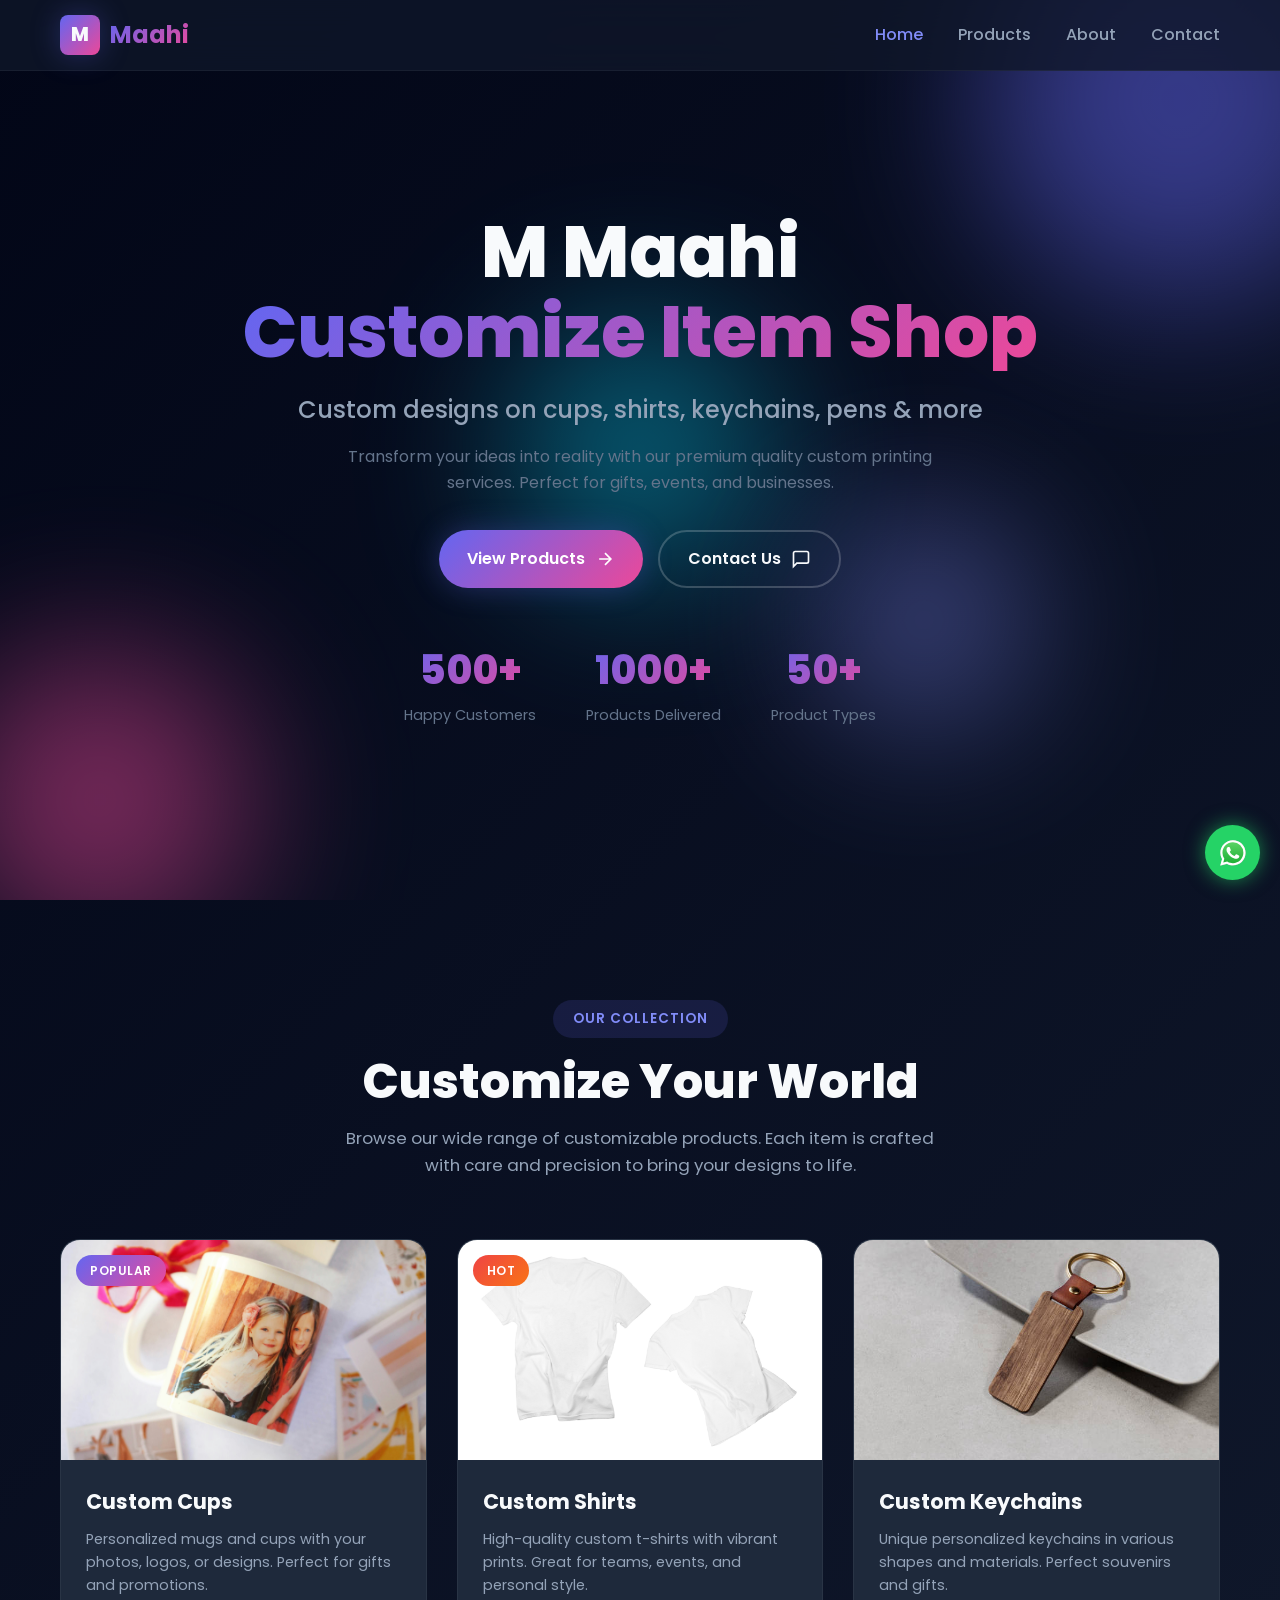
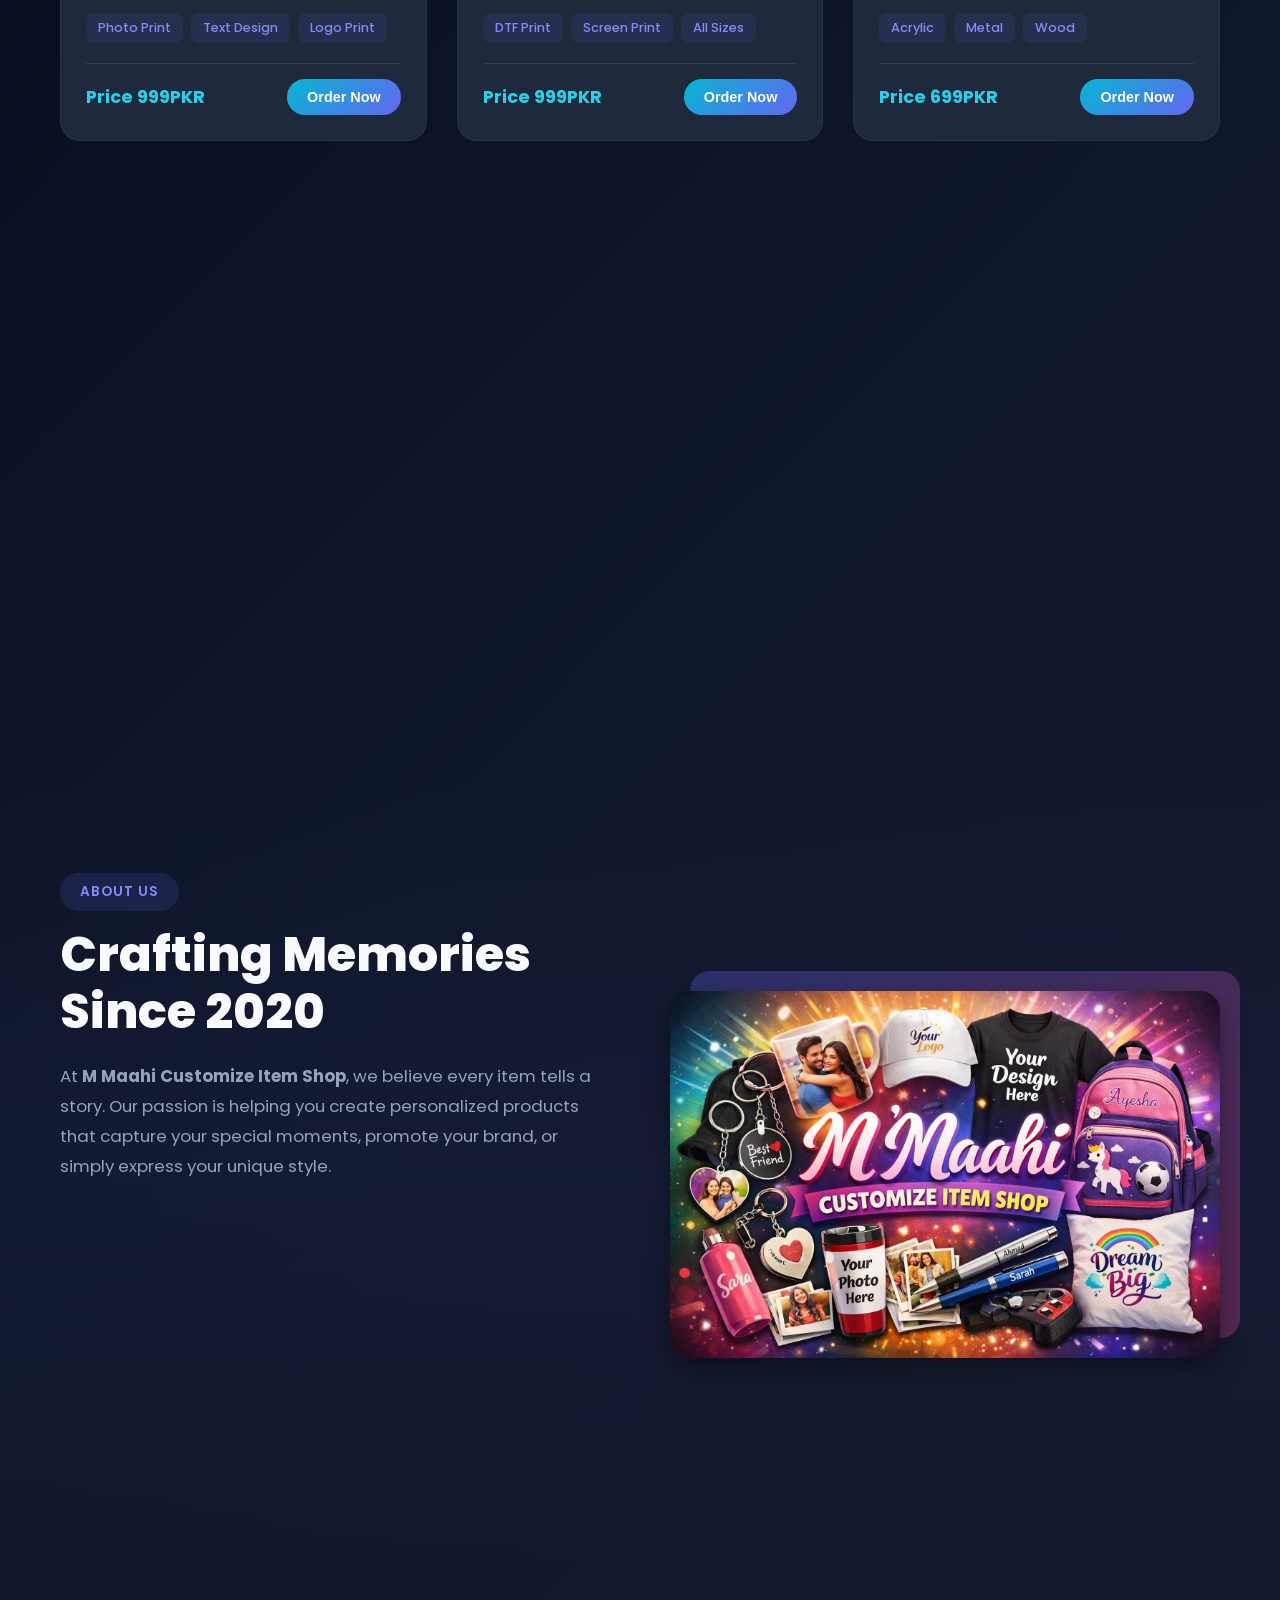
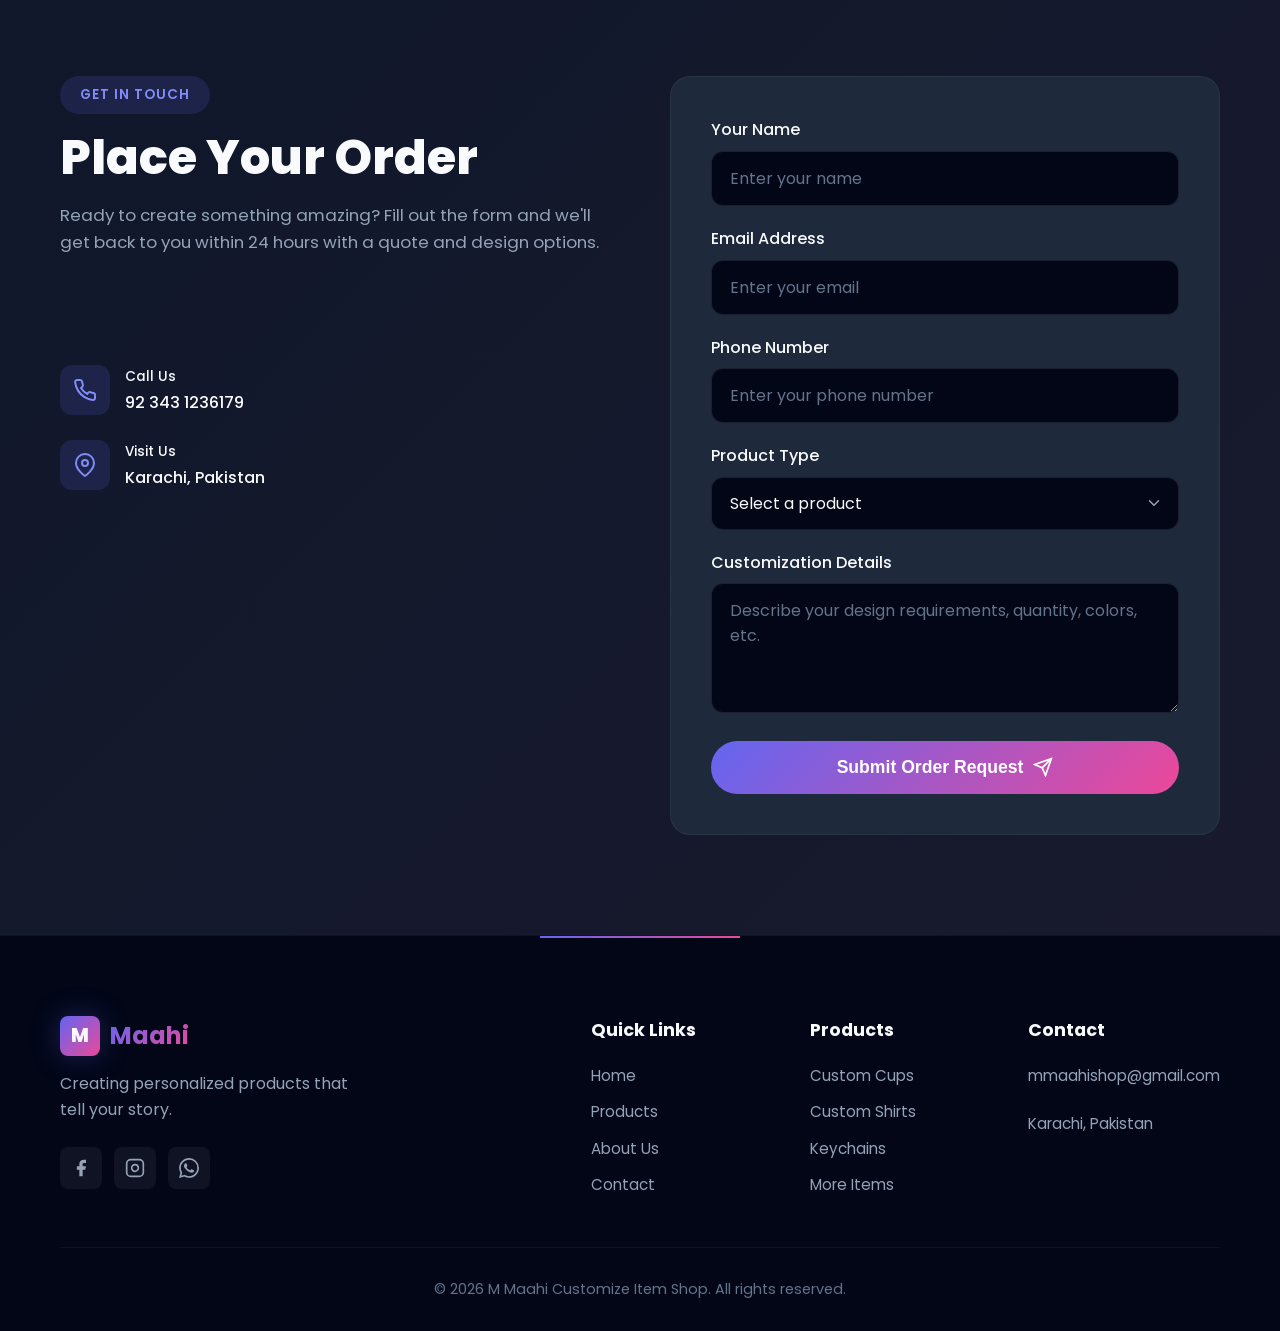
==== index.html @ 82fe6f50 "mahi cosmatics" ====
<!DOCTYPE html>
<html lang="en">
<head>
  <meta charset="UTF-8">
  <meta name="viewport" content="width=device-width, initial-scale=1.0">
  <title>M Maahi Customize Item Shop | Custom Printing Services</title>
  <meta name="description" content="Custom designs on cups, shirts, keychains, pens & more. Quality printing with fast delivery.">
  <link rel="stylesheet" href="assets/css/style.css">
  <link rel="preconnect" href="https://fonts.googleapis.com">
  <link rel="preconnect" href="https://fonts.gstatic.com" crossorigin>
  <link href="https://fonts.googleapis.com/css2?family=Poppins:wght@300;400;500;600;700;800&display=swap" rel="stylesheet">
</head>
<body>
  <!-- Navigation -->
  <nav class="navbar">
    <div class="nav-container">
      <a href="#" class="logo">
        <span class="logo-icon">M</span>
        <span class="logo-text">Maahi</span>
      </a>
      <button class="mobile-menu-btn" aria-label="Toggle menu">
        <span></span>
        <span></span>
        <span></span>
      </button>
      <ul class="nav-links">
        <li><a href="#home">Home</a></li>
        <li><a href="#products">Products</a></li>
        <li><a href="#about">About</a></li>
        <li><a href="#contact">Contact</a></li>
      </ul>
    </div>
  </nav>

  <!-- Hero Section -->
  <section id="home" class="hero">
    <div class="hero-bg">
      <div class="floating-shape shape-1"></div>
      <div class="floating-shape shape-2"></div>
      <div class="floating-shape shape-3"></div>
      <div class="floating-shape shape-4"></div>
    </div>
    <div class="hero-content">
      <h1 class="hero-title">
        <span class="title-line">M Maahi</span>
        <span class="title-line highlight">Customize Item Shop</span>
      </h1>
      <p class="hero-subtitle">Custom designs on cups, shirts, keychains, pens & more</p>
      <p class="hero-description">Transform your ideas into reality with our premium quality custom printing services. Perfect for gifts, events, and businesses.</p>
      <div class="hero-buttons">
        <a href="#products" class="btn btn-primary">
          <span>View Products</span>
          <svg width="20" height="20" viewBox="0 0 24 24" fill="none" stroke="currentColor" stroke-width="2">
            <path d="M5 12h14M12 5l7 7-7 7"/>
          </svg>
        </a>
        <a href="https://wa.me/923431236179" target="_blank" class="btn btn-secondary">
          <span>Contact Us</span>
          <svg width="20" height="20" viewBox="0 0 24 24" fill="none" stroke="currentColor" stroke-width="2">
            <path d="M21 15a2 2 0 0 1-2 2H7l-4 4V5a2 2 0 0 1 2-2h14a2 2 0 0 1 2 2z"/>
          </svg>
        </a>
      </div>
      <div class="hero-stats">
        <div class="stat">
          <span class="stat-number">500+</span>
          <span class="stat-label">Happy Customers</span>
        </div>
        <div class="stat">
          <span class="stat-number">1000+</span>
          <span class="stat-label">Products Delivered</span>
        </div>
        <div class="stat">
          <span class="stat-number">50+</span>
          <span class="stat-label">Product Types</span>
        </div>
      </div>
    </div>
  </section>

  <!-- Products Section -->
  <section id="products" class="products">
    <div class="container">
      <div class="section-header">
        <span class="section-tag">Our Collection</span>
        <h2 class="section-title">Customize Your World</h2>
        <p class="section-description">Browse our wide range of customizable products. Each item is crafted with care and precision to bring your designs to life.</p>
      </div>
      <div class="products-grid">
        <!-- Product 1: Cups -->
        <div class="product-card" data-category="cups">
          <div class="product-image">
            <img src="assets/images/cup.jpg" alt="Custom Printed Cups">
            <div class="product-badge">Popular</div>
            <div class="product-overlay">
              <button class="quick-view-btn" data-product="cups">Quick View</button>
            </div>
          </div>
          <div class="product-content">
            <h3 class="product-title">Custom Cups</h3>
            <p class="product-description">Personalized mugs and cups with your photos, logos, or designs. Perfect for gifts and promotions.</p>
            <div class="product-features">
              <span class="feature">Photo Print</span>
              <span class="feature">Text Design</span>
              <span class="feature">Logo Print</span>
            </div>
            <div class="product-footer">
              <span class="product-price">Price 999PKR</span>
              <a href="https://wa.me/923431236179" target="_blank"><button class="btn btn-order" data-product="Custom Cups">Order Now</button></a>
            </div>
          </div>
        </div>

        <!-- Product 2: Shirts -->
        <div class="product-card" data-category="shirts">
          <div class="product-image">
            <img src="assets/images/shirts.jpg" alt="Custom Printed Shirts">
            <div class="product-badge hot">Hot</div>
            <div class="product-overlay">
              <button class="quick-view-btn" data-product="shirts">Quick View</button>
            </div>
          </div>
          <div class="product-content">
            <h3 class="product-title">Custom Shirts</h3>
            <p class="product-description">High-quality custom t-shirts with vibrant prints. Great for teams, events, and personal style.</p>
            <div class="product-features">
              <span class="feature">DTF Print</span>
              <span class="feature">Screen Print</span>
              <span class="feature">All Sizes</span>
            </div>
            <div class="product-footer">
              <span class="product-price">Price 999PKR</span>
              <a href="https://wa.me/923431236179" target="_blank"><button class="btn btn-order" data-product="Custom Shirts">Order Now</button></a>
            </div>
          </div>
        </div>

        <!-- Product 3: Keychains -->
        <div class="product-card" data-category="keychains">
          <div class="product-image">
            <img src="assets/images/keychain.jpg" alt="Custom Keychains">
            <div class="product-overlay">
              <button class="quick-view-btn" data-product="keychains">Quick View</button>
            </div>
          </div>
          <div class="product-content">
            <h3 class="product-title">Custom Keychains</h3>
            <p class="product-description">Unique personalized keychains in various shapes and materials. Perfect souvenirs and gifts.</p>
            <div class="product-features">
              <span class="feature">Acrylic</span>
              <span class="feature">Metal</span>
              <span class="feature">Wood</span>
            </div>
            <div class="product-footer">
              <span class="product-price">Price 699PKR</span>
              <a href="https://wa.me/923431236179" target="_blank"><button class="btn btn-order" data-product="Custom Keychains">Order Now</button></a>
            </div>
          </div>
        </div>

        <!-- Product 4: Pens -->
        <div class="product-card" data-category="pens">
          <div class="product-image">
            <img src="assets/images/pen.png" alt="Custom Printed Pens">
            <div class="product-badge new">New</div>
            <div class="product-overlay">
              <button class="quick-view-btn" data-product="pens">Quick View</button>
            </div>
          </div>
          <div class="product-content">
            <h3 class="product-title">Custom Pens</h3>
            <p class="product-description">Branded pens with your logo or message. Ideal for corporate gifts and promotional events.</p>
            <div class="product-features">
              <span class="feature">Laser Engraved</span>
              <span class="feature">Print</span>
              <span class="feature">Bulk Orders</span>
            </div>
            <div class="product-footer">
              <span class="product-price">Price 699PKR</span>
              <a href="https://wa.me/923431236179" target="_blank"><button class="btn btn-order" data-product="Custom Pens">Order Now</button></a>
            </div>
          </div>
        </div>

        <!-- Product 5: School Bags -->
        <div class="product-card" data-category="bags">
          <div class="product-image">
            <img src="assets/images/bag.jpeg" alt="Custom School Bags">
            <div class="product-overlay">
              <button class="quick-view-btn" data-product="bags">Quick View</button>
            </div>
          </div>
          <div class="product-content">
            <h3 class="product-title">Custom School Bags</h3>
            <p class="product-description">Personalized school bags with names, photos, or fun designs. Durable and stylish.</p>
            <div class="product-features">
              <span class="feature">Name Print</span>
              <span class="feature">Photo Print</span>
              <span class="feature">Durable</span>
            </div>
            <div class="product-footer">
              <span class="product-price">Price 999PKR</span>
              <a href="https://wa.me/923431236179" target="_blank"><button class="btn btn-order" data-product="Custom School Bags">Order Now</button></a>
            </div>
          </div>
        </div>

        <!-- Product 6: More Items -->
        <div class="product-card more-items" data-category="more">
          <div class="product-image">
            <img src="assets/images/store.png" alt="More Custom Items">
            <div class="product-overlay">
              <button class="quick-view-btn" data-product="more">Quick View</button>
            </div>
          </div>
          <div class="product-content">
            <h3 class="product-title">More Items</h3>
            <p class="product-description">Notebooks, caps, photo frames, cushions, and much more. If you can imagine it, we can print it!</p>
            <div class="product-features">
              <span class="feature">Notebooks</span>
              <span class="feature">Caps</span>
              <span class="feature">Frames</span>
            </div>
            <div class="product-footer">
              <span class="product-price">Contact for Price</span>
              <a href="https://wa.me/923431236179" target="_blank"><button class="btn btn-order" data-product="More Items">Order Now</button></a>
            </div>
          </div>
        </div>
      </div>
    </div>
  </section>

  <!-- About Section -->
  <section id="about" class="about">
    <div class="container">
      <div class="about-content">
        <div class="about-text">
          <span class="section-tag">About Us</span>
          <h2 class="section-title">Crafting Memories Since 2020</h2>
          <p class="about-description">
            At <strong>M Maahi Customize Item Shop</strong>, we believe every item tells a story. Our passion is helping you create personalized products that capture your special moments, promote your brand, or simply express your unique style.
          </p>
          <div class="about-features">
            <div class="about-feature">
              <div class="feature-icon">
                <svg width="24" height="24" viewBox="0 0 24 24" fill="none" stroke="currentColor" stroke-width="2">
                  <path d="M12 22s8-4 8-10V5l-8-3-8 3v7c0 6 8 10 8 10z"/>
                </svg>
              </div>
              <div class="feature-text">
                <h4>Premium Quality</h4>
                <p>We use only the finest materials and printing techniques for lasting results.</p>
              </div>
            </div>
            <div class="about-feature">
              <div class="feature-icon">
                <svg width="24" height="24" viewBox="0 0 24 24" fill="none" stroke="currentColor" stroke-width="2">
                  <circle cx="12" cy="12" r="10"/>
                  <polyline points="12 6 12 12 16 14"/>
                </svg>
              </div>
              <div class="feature-text">
                <h4>Fast Delivery</h4>
                <p>Quick turnaround times to meet your deadlines without compromising quality.</p>
              </div>
            </div>
            <div class="about-feature">
              <div class="feature-icon">
                <svg width="24" height="24" viewBox="0 0 24 24" fill="none" stroke="currentColor" stroke-width="2">
                  <path d="M20.84 4.61a5.5 5.5 0 0 0-7.78 0L12 5.67l-1.06-1.06a5.5 5.5 0 0 0-7.78 7.78l1.06 1.06L12 21.23l7.78-7.78 1.06-1.06a5.5 5.5 0 0 0 0-7.78z"/>
                </svg>
              </div>
              <div class="feature-text">
                <h4>Made with Love</h4>
                <p>Every product is crafted with attention to detail and genuine care.</p>
              </div>
            </div>
          </div>
        </div>
        <div class="about-image">
          <div class="image-wrapper">
            <div class="image-decoration"></div>
            <img src="assets/images/store.png" alt="M Maahi Workshop">
          </div>
        </div>
      </div>
    </div>
  </section>

  <!-- Contact Section -->
  <section id="contact" class="contact">
    <div class="container">
      <div class="contact-wrapper">
        <div class="contact-info">
          <span class="section-tag">Get In Touch</span>
          <h2 class="section-title">Place Your Order</h2>
          <p class="contact-description">Ready to create something amazing? Fill out the form and we'll get back to you within 24 hours with a quote and design options.</p>
          <div class="contact-details">
            <div class="contact-item">
              <div class="contact-icon">
                <svg width="24" height="24" viewBox="0 0 24 24" fill="none" stroke="currentColor" stroke-width="2">
                  <path d="M4 4h16c1.1 0 2 .9 2 2v12c0 1.1-.9 2-2 2H4c-1.1 0-2-.9-2-2V6c0-1.1.9-2 2-2z"/>
                  <polyline points="22,6 12,13 2,6"/>
                </svg>
              </div>
              <div class="contact-text">
                <span class="contact-label">Email Us</span>
                <a href="mailto:122fahadtufail@gmail.com">mmaahishop@gmail.com</a>
              </div>
            </div>
            <div class="contact-item">
              <div class="contact-icon">
                <svg width="24" height="24" viewBox="0 0 24 24" fill="none" stroke="currentColor" stroke-width="2">
                  <path d="M22 16.92v3a2 2 0 0 1-2.18 2 19.79 19.79 0 0 1-8.63-3.07 19.5 19.5 0 0 1-6-6 19.79 19.79 0 0 1-3.07-8.67A2 2 0 0 1 4.11 2h3a2 2 0 0 1 2 1.72 12.84 12.84 0 0 0 .7 2.81 2 2 0 0 1-.45 2.11L8.09 9.91a16 16 0 0 0 6 6l1.27-1.27a2 2 0 0 1 2.11-.45 12.84 12.84 0 0 0 2.81.7A2 2 0 0 1 22 16.92z"/>
                </svg>
              </div>
              <div class="contact-text">
                <span class="contact-label">Call Us</span>
                <a href="tel:+923431236179">92 343 1236179</a>
              </div>
            </div>
            <div class="contact-item">
              <div class="contact-icon">
                <svg width="24" height="24" viewBox="0 0 24 24" fill="none" stroke="currentColor" stroke-width="2">
                  <path d="M21 10c0 7-9 13-9 13s-9-6-9-13a9 9 0 0 1 18 0z"/>
                  <circle cx="12" cy="10" r="3"/>
                </svg>
              </div>
              <div class="contact-text">
                <span class="contact-label">Visit Us</span>
                <span>Karachi, Pakistan</span>
              </div>
            </div>
          </div>
        </div>
        <div class="contact-form-wrapper">
          <form id="orderForm" class="contact-form">
            <div class="form-group">
              <label for="name">Your Name</label>
              <input type="text" id="name" name="name" placeholder="Enter your name" required>
            </div>
            <div class="form-group">
              <label for="email">Email Address</label>
              <input type="email" id="email" name="email" placeholder="Enter your email" required>
            </div>
            <div class="form-group">
              <label for="phone">Phone Number</label>
              <input type="tel" id="phone" name="phone" placeholder="Enter your phone number">
            </div>
            <div class="form-group">
              <label for="product">Product Type</label>
              <select id="product" name="product" required>
                <option value="">Select a product</option>
                <option value="cups">Custom Cups</option>
                <option value="shirts">Custom Shirts</option>
                <option value="keychains">Custom Keychains</option>
                <option value="pens">Custom Pens</option>
                <option value="bags">Custom School Bags</option>
                <option value="other">Other</option>
              </select>
            </div>
            <div class="form-group">
              <label for="details">Customization Details</label>
              <textarea id="details" name="details" rows="4" placeholder="Describe your design requirements, quantity, colors, etc." required></textarea>
            </div>
            <button type="submit" class="btn btn-submit">
              <span>Submit Order Request</span>
              <svg width="20" height="20" viewBox="0 0 24 24" fill="none" stroke="currentColor" stroke-width="2">
                <line x1="22" y1="2" x2="11" y2="13"/>
                <polygon points="22 2 15 22 11 13 2 9 22 2"/>
              </svg>
            </button>
          </form>
        </div>
      </div>
    </div>
  </section>

  <!-- Footer -->
  <footer class="footer">
    <div class="container">
      <div class="footer-content">
        <div class="footer-brand">
          <a href="#" class="footer-logo">
            <span class="logo-icon">M</span>
            <span class="logo-text">Maahi</span>
          </a>
          <p class="footer-tagline">Creating personalized products that tell your story.</p>
          <div class="social-links">
            <a href="#" class="social-link" aria-label="Facebook">
              <svg width="20" height="20" viewBox="0 0 24 24" fill="currentColor">
                <path d="M18 2h-3a5 5 0 0 0-5 5v3H7v4h3v8h4v-8h3l1-4h-4V7a1 1 0 0 1 1-1h3z"/>
              </svg>
            </a>
            <a href="#" class="social-link" aria-label="Instagram">
              <svg width="20" height="20" viewBox="0 0 24 24" fill="none" stroke="currentColor" stroke-width="2">
                <rect x="2" y="2" width="20" height="20" rx="5" ry="5"/>
                <path d="M16 11.37A4 4 0 1 1 12.63 8 4 4 0 0 1 16 11.37z"/>
                <line x1="17.5" y1="6.5" x2="17.51" y2="6.5"/>
              </svg>
            </a>
            <a href="https://wa.me/923431236179" target="_blank" class="social-link" aria-label="WhatsApp">
              <svg width="20" height="20" viewBox="0 0 24 24" fill="currentColor">
                <path d="M17.472 14.382c-.297-.149-1.758-.867-2.03-.967-.273-.099-.471-.148-.67.15-.197.297-.767.966-.94 1.164-.173.199-.347.223-.644.075-.297-.15-1.255-.463-2.39-1.475-.883-.788-1.48-1.761-1.653-2.059-.173-.297-.018-.458.13-.606.134-.133.298-.347.446-.52.149-.174.198-.298.298-.497.099-.198.05-.371-.025-.52-.075-.149-.669-1.612-.916-2.207-.242-.579-.487-.5-.669-.51-.173-.008-.371-.01-.57-.01-.198 0-.52.074-.792.372-.272.297-1.04 1.016-1.04 2.479 0 1.462 1.065 2.875 1.213 3.074.149.198 2.096 3.2 5.077 4.487.709.306 1.262.489 1.694.625.712.227 1.36.195 1.871.118.571-.085 1.758-.719 2.006-1.413.248-.694.248-1.289.173-1.413-.074-.124-.272-.198-.57-.347m-5.421 7.403h-.004a9.87 9.87 0 01-5.031-1.378l-.361-.214-3.741.982.998-3.648-.235-.374a9.86 9.86 0 01-1.51-5.26c.001-5.45 4.436-9.884 9.888-9.884 2.64 0 5.122 1.03 6.988 2.898a9.825 9.825 0 012.893 6.994c-.003 5.45-4.437 9.884-9.885 9.884m8.413-18.297A11.815 11.815 0 0012.05 0C5.495 0 .16 5.335.157 11.892c0 2.096.547 4.142 1.588 5.945L.057 24l6.305-1.654a11.882 11.882 0 005.683 1.448h.005c6.554 0 11.89-5.335 11.893-11.893a11.821 11.821 0 00-3.48-8.413z"/>
              </svg>
            </a>
          </div>
        </div>
        <div class="footer-links">
          <div class="footer-column">
            <h4>Quick Links</h4>
            <ul>
              <li><a href="#home">Home</a></li>
              <li><a href="#products">Products</a></li>
              <li><a href="#about">About Us</a></li>
              <li><a href="#contact">Contact</a></li>
            </ul>
          </div>
          <div class="footer-column">
            <h4>Products</h4>
            <ul>
              <li><a href="#products">Custom Cups</a></li>
              <li><a href="#products">Custom Shirts</a></li>
              <li><a href="#products">Keychains</a></li>
              <li><a href="#products">More Items</a></li>
            </ul>
          </div>
          <div class="footer-column">
            <h4>Contact</h4>
            <ul>
              <li><a href="mailto:122fahadtufail@gmail.com">mmaahishop@gmail.com</a></li>
              <li><a href="tel:+923431236179"></a></li>
              <li>Karachi, Pakistan</li>
            </ul>
          </div>
        </div>
      </div>
      <div class="footer-bottom">
        <p>&copy; 2026 M Maahi Customize Item Shop. All rights reserved.</p>
      </div>
    </div>
  </footer>

  <!-- Order Modal -->
  <div id="orderModal" class="modal">
    <div class="modal-content">
      <button class="modal-close" aria-label="Close modal">&times;</button>
      <div class="modal-header">
        <h3>Order Confirmation</h3>
      </div>
      <div class="modal-body">
        <div class="success-icon">
          <svg width="60" height="60" viewBox="0 0 24 24" fill="none" stroke="currentColor" stroke-width="2">
            <path d="M22 11.08V12a10 10 0 1 1-5.93-9.14"/>
            <polyline points="22 4 12 14.01 9 11.01"/>
          </svg>
        </div>
        <h4>Thank You!</h4>
        <p id="modalMessage">Your order request has been submitted successfully. We'll contact you within 24 hours.</p>
      </div>
    </div>
  </div>
  <!-- WhatsApp Floating Button -->
<a
  href="https://wa.me/923431236179"
  class="whatsapp-float"
  target="_blank"
  aria-label="Chat on WhatsApp"
>
  <img src="assets/images/WhatsApp.svg" alt="WhatsApp">
</a>


  <script src="assets/js/script.js"></script>
</body>
</html>
---- assets/css/style.css ----
/* ===== CSS Variables ===== */
:root {
  --primary: #6366f1;
  --primary-light: #818cf8;
  --primary-dark: #4f46e5;
  --secondary: #ec4899;
  --secondary-light: #f472b6;
  --accent: #06b6d4;
  --accent-light: #22d3ee;
  
  --bg-dark: #0f172a;
  --bg-darker: #020617;
  --bg-card: #1e293b;
  --bg-card-hover: #334155;
  
  --text-primary: #f8fafc;
  --text-secondary: #94a3b8;
  --text-muted: #64748b;
  
  --gradient-primary: linear-gradient(135deg, var(--primary) 0%, var(--secondary) 100%);
  --gradient-secondary: linear-gradient(135deg, var(--accent) 0%, var(--primary) 100%);
  --gradient-bg: linear-gradient(135deg, var(--bg-darker) 0%, var(--bg-dark) 50%, #1a1a2e 100%);
  
  --shadow-sm: 0 1px 2px rgba(0, 0, 0, 0.3);
  --shadow-md: 0 4px 6px rgba(0, 0, 0, 0.3);
  --shadow-lg: 0 10px 25px rgba(0, 0, 0, 0.4);
  --shadow-glow: 0 0 30px rgba(99, 102, 241, 0.3);
  --shadow-glow-pink: 0 0 30px rgba(236, 72, 153, 0.3);
  
  --radius-sm: 8px;
  --radius-md: 12px;
  --radius-lg: 20px;
  --radius-xl: 30px;
  
  --transition-fast: 0.2s ease;
  --transition-normal: 0.3s ease;
  --transition-slow: 0.5s ease;
}

/* ===== Reset & Base ===== */
*,
*::before,
*::after {
  margin: 0;
  padding: 0;
  box-sizing: border-box;
}

html {
  scroll-behavior: smooth;
  scroll-padding-top: 80px;
}

body {
  font-family: 'Poppins', -apple-system, BlinkMacSystemFont, sans-serif;
  background: var(--gradient-bg);
  color: var(--text-primary);
  line-height: 1.6;
  overflow-x: hidden;
  min-height: 100vh;
}

a {
  text-decoration: none;
  color: inherit;
  transition: color var(--transition-fast);
}

img {
  max-width: 100%;
  height: auto;
  display: block;
}

ul {
  list-style: none;
}

/* ===== Container ===== */
.container {
  max-width: 1200px;
  margin: 0 auto;
  padding: 0 20px;
}

/* ===== Navigation ===== */
.navbar {
  position: fixed;
  top: 0;
  left: 0;
  right: 0;
  z-index: 1000;
  padding: 15px 0;
  background: rgba(15, 23, 42, 0.8);
  backdrop-filter: blur(20px);
  border-bottom: 1px solid rgba(255, 255, 255, 0.05);
  transition: all var(--transition-normal);
}

.navbar.scrolled {
  padding: 10px 0;
  background: rgba(15, 23, 42, 0.95);
}

.nav-container {
  max-width: 1200px;
  margin: 0 auto;
  padding: 0 20px;
  display: flex;
  align-items: center;
  justify-content: space-between;
}

.logo {
  display: flex;
  align-items: center;
  gap: 10px;
  font-weight: 700;
  font-size: 1.5rem;
}

.logo-icon {
  width: 40px;
  height: 40px;
  background: var(--gradient-primary);
  border-radius: var(--radius-sm);
  display: flex;
  align-items: center;
  justify-content: center;
  font-weight: 800;
  font-size: 1.2rem;
  box-shadow: var(--shadow-glow);
}

.logo-text {
  background: var(--gradient-primary);
  -webkit-background-clip: text;
  -webkit-text-fill-color: transparent;
  background-clip: text;
}

.nav-links {
  display: flex;
  gap: 35px;
}

.nav-links a {
  font-weight: 500;
  color: var(--text-secondary);
  position: relative;
  padding: 5px 0;
}

.nav-links a::after {
  content: '';
  position: absolute;
  bottom: 0;
  left: 0;
  width: 0;
  height: 2px;
  background: var(--gradient-primary);
  transition: width var(--transition-normal);
}

.nav-links a:hover {
  color: var(--text-primary);
}

.nav-links a:hover::after {
  width: 100%;
}

.mobile-menu-btn {
  display: none;
  flex-direction: column;
  gap: 5px;
  background: none;
  border: none;
  cursor: pointer;
  padding: 5px;
}

.mobile-menu-btn span {
  width: 25px;
  height: 3px;
  background: var(--text-primary);
  border-radius: 3px;
  transition: all var(--transition-fast);
}

/* ===== Hero Section ===== */
.hero {
  min-height: 100vh;
  display: flex;
  align-items: center;
  justify-content: center;
  position: relative;
  padding: 120px 20px 80px;
  overflow: hidden;
}

.hero-bg {
  position: absolute;
  inset: 0;
  pointer-events: none;
}

.floating-shape {
  position: absolute;
  border-radius: 50%;
  filter: blur(80px);
  opacity: 0.5;
  animation: float 20s infinite ease-in-out;
}

.shape-1 {
  width: 400px;
  height: 400px;
  background: var(--primary);
  top: -100px;
  right: -100px;
  animation-delay: 0s;
}

.shape-2 {
  width: 300px;
  height: 300px;
  background: var(--secondary);
  bottom: -50px;
  left: -50px;
  animation-delay: -5s;
}

.shape-3 {
  width: 250px;
  height: 250px;
  background: var(--accent);
  top: 50%;
  left: 50%;
  transform: translate(-50%, -50%);
  animation-delay: -10s;
}

.shape-4 {
  width: 200px;
  height: 200px;
  background: var(--primary-light);
  bottom: 20%;
  right: 20%;
  animation-delay: -15s;
}

@keyframes float {
  0%, 100% {
    transform: translate(0, 0) scale(1);
  }
  25% {
    transform: translate(30px, -30px) scale(1.1);
  }
  50% {
    transform: translate(-20px, 20px) scale(0.9);
  }
  75% {
    transform: translate(-30px, -20px) scale(1.05);
  }
}

.hero-content {
  text-align: center;
  max-width: 900px;
  position: relative;
  z-index: 1;
}

.hero-title {
  font-size: clamp(2.5rem, 6vw, 4.5rem);
  font-weight: 800;
  line-height: 1.1;
  margin-bottom: 20px;
}

.title-line {
  display: block;
}

.title-line.highlight {
  background: var(--gradient-primary);
  -webkit-background-clip: text;
  -webkit-text-fill-color: transparent;
  background-clip: text;
}

.hero-subtitle {
  font-size: clamp(1.1rem, 2.5vw, 1.5rem);
  color: var(--text-secondary);
  margin-bottom: 15px;
  font-weight: 500;
}

.hero-description {
  font-size: 1rem;
  color: var(--text-muted);
  max-width: 600px;
  margin: 0 auto 35px;
}

.hero-buttons {
  display: flex;
  gap: 15px;
  justify-content: center;
  flex-wrap: wrap;
  margin-bottom: 50px;
}

/* ===== Buttons ===== */
.btn {
  display: inline-flex;
  align-items: center;
  gap: 10px;
  padding: 14px 28px;
  border-radius: var(--radius-xl);
  font-weight: 600;
  font-size: 1rem;
  cursor: pointer;
  border: none;
  transition: all var(--transition-normal);
  position: relative;
  overflow: hidden;
}

.btn-primary {
  background: var(--gradient-primary);
  color: white;
  box-shadow: var(--shadow-glow);
}

.btn-primary:hover {
  transform: translateY(-3px);
  box-shadow: 0 0 40px rgba(99, 102, 241, 0.5);
}

.btn-secondary {
  background: transparent;
  color: var(--text-primary);
  border: 2px solid rgba(255, 255, 255, 0.2);
}

.btn-secondary:hover {
  border-color: var(--primary);
  background: rgba(99, 102, 241, 0.1);
  transform: translateY(-3px);
}

.btn-order {
  background: var(--gradient-secondary);
  color: white;
  padding: 10px 20px;
  font-size: 0.9rem;
}

.btn-order:hover {
  transform: translateY(-2px);
  box-shadow: 0 0 20px rgba(6, 182, 212, 0.4);
}

.btn-submit {
  width: 100%;
  background: var(--gradient-primary);
  color: white;
  justify-content: center;
  padding: 16px 30px;
  font-size: 1.1rem;
}

.btn-submit:hover {
  transform: translateY(-3px);
  box-shadow: var(--shadow-glow);
}

/* ===== Hero Stats ===== */
.hero-stats {
  display: flex;
  justify-content: center;
  gap: 50px;
  flex-wrap: wrap;
}

.stat {
  text-align: center;
}

.stat-number {
  display: block;
  font-size: 2.5rem;
  font-weight: 800;
  background: var(--gradient-primary);
  -webkit-background-clip: text;
  -webkit-text-fill-color: transparent;
  background-clip: text;
}

.stat-label {
  font-size: 0.9rem;
  color: var(--text-muted);
}

/* ===== Section Styles ===== */
.section-header {
  text-align: center;
  max-width: 600px;
  margin: 0 auto 60px;
}

.section-tag {
  display: inline-block;
  padding: 8px 20px;
  background: rgba(99, 102, 241, 0.15);
  color: var(--primary-light);
  border-radius: var(--radius-xl);
  font-size: 0.85rem;
  font-weight: 600;
  text-transform: uppercase;
  letter-spacing: 1px;
  margin-bottom: 15px;
}

.section-title {
  font-size: clamp(2rem, 4vw, 3rem);
  font-weight: 800;
  margin-bottom: 15px;
  line-height: 1.2;
}

.section-description {
  color: var(--text-secondary);
  font-size: 1.05rem;
}

/* ===== Products Section ===== */
.products {
  padding: 100px 0;
  position: relative;
}

.products-grid {
  display: grid;
  grid-template-columns: repeat(auto-fill, minmax(320px, 1fr));
  gap: 30px;
}

.product-card {
  background: var(--bg-card);
  border-radius: var(--radius-lg);
  overflow: hidden;
  transition: all var(--transition-normal);
  border: 1px solid rgba(255, 255, 255, 0.05);
  position: relative;
}

.product-card:hover {
  transform: translateY(-10px);
  box-shadow: var(--shadow-glow);
  border-color: rgba(99, 102, 241, 0.3);
}

.product-image {
  position: relative;
  height: 220px;
  overflow: hidden;
}

.product-image img {
  width: 100%;
  height: 100%;
  object-fit: cover;
  transition: transform var(--transition-slow);
}

.product-card:hover .product-image img {
  transform: scale(1.1);
}

.product-badge {
  position: absolute;
  top: 15px;
  left: 15px;
  padding: 6px 14px;
  background: var(--gradient-primary);
  color: white;
  font-size: 0.75rem;
  font-weight: 600;
  border-radius: var(--radius-xl);
  text-transform: uppercase;
  letter-spacing: 0.5px;
}

.product-badge.hot {
  background: linear-gradient(135deg, #ef4444 0%, #f97316 100%);
}

.product-badge.new {
  background: linear-gradient(135deg, #10b981 0%, #06b6d4 100%);
}

.product-overlay {
  position: absolute;
  inset: 0;
  background: rgba(0, 0, 0, 0.6);
  display: flex;
  align-items: center;
  justify-content: center;
  opacity: 0;
  transition: opacity var(--transition-normal);
}

.product-card:hover .product-overlay {
  opacity: 1;
}

.quick-view-btn {
  padding: 12px 25px;
  background: white;
  color: var(--bg-dark);
  border: none;
  border-radius: var(--radius-xl);
  font-weight: 600;
  cursor: pointer;
  transform: translateY(20px);
  transition: all var(--transition-normal);
}

.product-card:hover .quick-view-btn {
  transform: translateY(0);
}

.quick-view-btn:hover {
  background: var(--primary);
  color: white;
}

.product-content {
  padding: 25px;
}

.product-title {
  font-size: 1.3rem;
  font-weight: 700;
  margin-bottom: 10px;
}

.product-description {
  color: var(--text-secondary);
  font-size: 0.9rem;
  margin-bottom: 15px;
  line-height: 1.6;
}

.product-features {
  display: flex;
  flex-wrap: wrap;
  gap: 8px;
  margin-bottom: 20px;
}

.feature {
  padding: 5px 12px;
  background: rgba(99, 102, 241, 0.1);
  color: var(--primary-light);
  font-size: 0.8rem;
  border-radius: var(--radius-sm);
  font-weight: 500;
}

.product-footer {
  display: flex;
  align-items: center;
  justify-content: space-between;
  padding-top: 15px;
  border-top: 1px solid rgba(255, 255, 255, 0.1);
}

.product-price {
  font-size: 1.1rem;
  font-weight: 700;
  color: var(--accent-light);
}

/* ===== About Section ===== */
.about {
  padding: 100px 0;
  background: linear-gradient(180deg, transparent 0%, rgba(99, 102, 241, 0.05) 50%, transparent 100%);
}

.about-content {
  display: grid;
  grid-template-columns: 1fr 1fr;
  gap: 60px;
  align-items: center;
}

.about-text .section-tag {
  margin-bottom: 15px;
}

.about-text .section-title {
  text-align: left;
  margin-bottom: 20px;
}

.about-description {
  color: var(--text-secondary);
  font-size: 1.05rem;
  margin-bottom: 30px;
  line-height: 1.8;
}

.about-features {
  display: flex;
  flex-direction: column;
  gap: 25px;
}

.about-feature {
  display: flex;
  gap: 20px;
}

.feature-icon {
  width: 50px;
  height: 50px;
  background: rgba(99, 102, 241, 0.15);
  border-radius: var(--radius-md);
  display: flex;
  align-items: center;
  justify-content: center;
  color: var(--primary-light);
  flex-shrink: 0;
}

.feature-text h4 {
  font-size: 1.1rem;
  margin-bottom: 5px;
}

.feature-text p {
  color: var(--text-secondary);
  font-size: 0.9rem;
}

.about-image {
  position: relative;
}

.image-wrapper {
  position: relative;
}

.image-decoration {
  position: absolute;
  top: -20px;
  right: -20px;
  width: 100%;
  height: 100%;
  background: var(--gradient-primary);
  border-radius: var(--radius-lg);
  opacity: 0.3;
}

.image-wrapper img {
  position: relative;
  border-radius: var(--radius-lg);
  box-shadow: var(--shadow-lg);
}

/* ===== Contact Section ===== */
.contact {
  padding: 100px 0;
}

.contact-wrapper {
  display: grid;
  grid-template-columns: 1fr 1fr;
  gap: 60px;
  align-items: start;
}

.contact-info .section-tag,
.contact-info .section-title {
  text-align: left;
}

.contact-info .section-title {
  margin-bottom: 15px;
}

.contact-description {
  color: var(--text-secondary);
  margin-bottom: 35px;
  font-size: 1.05rem;
}

.contact-details {
  display: flex;
  flex-direction: column;
  gap: 25px;
}

.contact-item {
  display: flex;
  gap: 15px;
  align-items: center;
}

.contact-icon {
  width: 50px;
  height: 50px;
  background: rgba(99, 102, 241, 0.15);
  border-radius: var(--radius-md);
  display: flex;
  align-items: center;
  justify-content: center;
  color: var(--primary-light);
  flex-shrink: 0;
}

.contact-text {
  display: flex;
  flex-direction: column;
}

.contact-label {
  font-size: 0.85rem;
  color: var(--text-muted);
  margin-bottom: 2px;
}

.contact-text a,
.contact-text span {
  color: var(--text-primary);
  font-weight: 500;
}

.contact-text a:hover {
  color: var(--primary-light);
}

/* ===== Contact Form ===== */
.contact-form-wrapper {
  background: var(--bg-card);
  padding: 40px;
  border-radius: var(--radius-lg);
  border: 1px solid rgba(255, 255, 255, 0.05);
}

.form-group {
  margin-bottom: 20px;
}

.form-group label {
  display: block;
  margin-bottom: 8px;
  font-weight: 500;
  color: var(--text-primary);
}

.form-group input,
.form-group select,
.form-group textarea {
  width: 100%;
  padding: 14px 18px;
  background: var(--bg-darker);
  border: 1px solid rgba(255, 255, 255, 0.1);
  border-radius: var(--radius-md);
  color: var(--text-primary);
  font-family: inherit;
  font-size: 1rem;
  transition: all var(--transition-fast);
}

.form-group input::placeholder,
.form-group textarea::placeholder {
  color: var(--text-muted);
}

.form-group input:focus,
.form-group select:focus,
.form-group textarea:focus {
  outline: none;
  border-color: var(--primary);
  box-shadow: 0 0 0 3px rgba(99, 102, 241, 0.2);
}

.form-group select {
  cursor: pointer;
  appearance: none;
  background-image: url("data:image/svg+xml,%3Csvg xmlns='http://www.w3.org/2000/svg' width='24' height='24' viewBox='0 0 24 24' fill='none' stroke='%2394a3b8' stroke-width='2' stroke-linecap='round' stroke-linejoin='round'%3E%3Cpolyline points='6 9 12 15 18 9'%3E%3C/polyline%3E%3C/svg%3E");
  background-repeat: no-repeat;
  background-position: right 15px center;
  background-size: 18px;
}

.form-group select option {
  background: var(--bg-dark);
}

.form-group textarea {
  resize: vertical;
  min-height: 120px;
}

/* ===== Footer ===== */
.footer {
  background: var(--bg-darker);
  padding: 80px 0 30px;
  border-top: 1px solid rgba(255, 255, 255, 0.05);
  position: relative;
}

.footer::before {
  content: '';
  position: absolute;
  top: 0;
  left: 50%;
  transform: translateX(-50%);
  width: 200px;
  height: 2px;
  background: var(--gradient-primary);
}

.footer-content {
  display: grid;
  grid-template-columns: 1.5fr 2fr;
  gap: 60px;
  margin-bottom: 50px;
}

.footer-logo {
  display: flex;
  align-items: center;
  gap: 10px;
  font-weight: 700;
  font-size: 1.5rem;
  margin-bottom: 15px;
}

.footer-tagline {
  color: var(--text-secondary);
  margin-bottom: 25px;
  max-width: 300px;
}

.social-links {
  display: flex;
  gap: 12px;
}

.social-link {
  width: 42px;
  height: 42px;
  background: rgba(255, 255, 255, 0.05);
  border-radius: var(--radius-sm);
  display: flex;
  align-items: center;
  justify-content: center;
  color: var(--text-secondary);
  transition: all var(--transition-normal);
}

.social-link:hover {
  background: var(--primary);
  color: white;
  transform: translateY(-3px);
  box-shadow: var(--shadow-glow);
}

.footer-links {
  display: grid;
  grid-template-columns: repeat(3, 1fr);
  gap: 30px;
}

.footer-column h4 {
  font-size: 1.1rem;
  margin-bottom: 20px;
  color: var(--text-primary);
}

.footer-column ul {
  display: flex;
  flex-direction: column;
  gap: 12px;
}

.footer-column a,
.footer-column li {
  color: var(--text-secondary);
  font-size: 0.95rem;
  transition: color var(--transition-fast);
}

.footer-column a:hover {
  color: var(--primary-light);
}

.footer-bottom {
  text-align: center;
  padding-top: 30px;
  border-top: 1px solid rgba(255, 255, 255, 0.05);
}

.footer-bottom p {
  color: var(--text-muted);
  font-size: 0.9rem;
}

/* ===== Modal ===== */
.modal {
  display: none;
  position: fixed;
  inset: 0;
  background: rgba(0, 0, 0, 0.8);
  backdrop-filter: blur(5px);
  z-index: 2000;
  align-items: center;
  justify-content: center;
  padding: 20px;
}

.modal.active {
  display: flex;
}

.modal-content {
  background: var(--bg-card);
  border-radius: var(--radius-lg);
  max-width: 450px;
  width: 100%;
  position: relative;
  animation: modalSlideIn 0.3s ease;
  border: 1px solid rgba(255, 255, 255, 0.1);
}

@keyframes modalSlideIn {
  from {
    opacity: 0;
    transform: translateY(-30px) scale(0.95);
  }
  to {
    opacity: 1;
    transform: translateY(0) scale(1);
  }
}

.modal-close {
  position: absolute;
  top: 15px;
  right: 15px;
  width: 35px;
  height: 35px;
  background: rgba(255, 255, 255, 0.1);
  border: none;
  border-radius: 50%;
  color: var(--text-secondary);
  font-size: 1.5rem;
  cursor: pointer;
  transition: all var(--transition-fast);
  display: flex;
  align-items: center;
  justify-content: center;
}

.modal-close:hover {
  background: rgba(239, 68, 68, 0.2);
  color: #ef4444;
}

.modal-header {
  padding: 25px 30px;
  border-bottom: 1px solid rgba(255, 255, 255, 0.1);
}

.modal-header h3 {
  font-size: 1.3rem;
}

.modal-body {
  padding: 40px 30px;
  text-align: center;
}

.success-icon {
  width: 80px;
  height: 80px;
  background: rgba(16, 185, 129, 0.15);
  border-radius: 50%;
  display: flex;
  align-items: center;
  justify-content: center;
  margin: 0 auto 20px;
  color: #10b981;
}

.modal-body h4 {
  font-size: 1.5rem;
  margin-bottom: 10px;
}

.modal-body p {
  color: var(--text-secondary);
}

/* ===== Responsive Design ===== */
@media (max-width: 992px) {
  .about-content,
  .contact-wrapper {
    grid-template-columns: 1fr;
    gap: 40px;
  }
  
  .about-image {
    order: -1;
  }
  
  .footer-content {
    grid-template-columns: 1fr;
    gap: 40px;
  }
  
  .footer-links {
    grid-template-columns: repeat(3, 1fr);
  }
}

@media (max-width: 768px) {
  .nav-links {
    position: fixed;
    top: 70px;
    left: 0;
    right: 0;
    background: rgba(15, 23, 42, 0.98);
    backdrop-filter: blur(20px);
    flex-direction: column;
    padding: 30px;
    gap: 20px;
    transform: translateY(-100%);
    opacity: 0;
    visibility: hidden;
    transition: all var(--transition-normal);
  }
  
  .nav-links.active {
    transform: translateY(0);
    opacity: 1;
    visibility: visible;
  }
  
  .mobile-menu-btn {
    display: flex;
  }
  
  .mobile-menu-btn.active span:nth-child(1) {
    transform: rotate(45deg) translate(5px, 5px);
  }
  
  .mobile-menu-btn.active span:nth-child(2) {
    opacity: 0;
  }
  
  .mobile-menu-btn.active span:nth-child(3) {
    transform: rotate(-45deg) translate(7px, -6px);
  }
  
  .hero {
    padding: 100px 20px 60px;
  }
  
  .hero-stats {
    gap: 30px;
  }
  
  .stat-number {
    font-size: 2rem;
  }
  
  .products-grid {
    grid-template-columns: 1fr;
  }
  
  .footer-links {
    grid-template-columns: 1fr 1fr;
    gap: 30px;
  }
  
  .contact-form-wrapper {
    padding: 30px 20px;
  }
}

@media (max-width: 480px) {
  .hero-buttons {
    flex-direction: column;
    align-items: center;
  }
  
  .btn {
    width: 100%;
    justify-content: center;
  }
  
  .hero-stats {
    flex-direction: column;
    gap: 20px;
  }
  
  .footer-links {
    grid-template-columns: 1fr;
  }
  
  .product-footer {
    flex-direction: column;
    gap: 15px;
    align-items: flex-start;
  }
  
  .btn-order {
    width: 100%;
    justify-content: center;
  }
}

/* ===== Animations ===== */
@keyframes fadeInUp {
  from {
    opacity: 0;
    transform: translateY(30px);
  }
  to {
    opacity: 1;
    transform: translateY(0);
  }
}

.animate-on-scroll {
  opacity: 0;
  transform: translateY(30px);
  transition: all 0.6s ease;
}

.animate-on-scroll.animated {
  opacity: 1;
  transform: translateY(0);
}
.whatsapp-float {
  position: fixed;
  right: 20px;
  bottom: 20px;
  width: 55px;
  height: 55px;
  background: #25d366;
  border-radius: 50%;
  display: flex;
  align-items: center;
  justify-content: center;
  box-shadow: 0 0 20px rgba(37, 211, 102, 0.6);
  z-index: 9999;
  transition: transform 0.3s ease, box-shadow 0.3s ease;
}

.whatsapp-float img {
  width: 30px;
  height: 30px;
}

.whatsapp-float:hover {
  transform: scale(1.1);
  box-shadow: 0 0 30px rgba(37, 211, 102, 0.9);
}
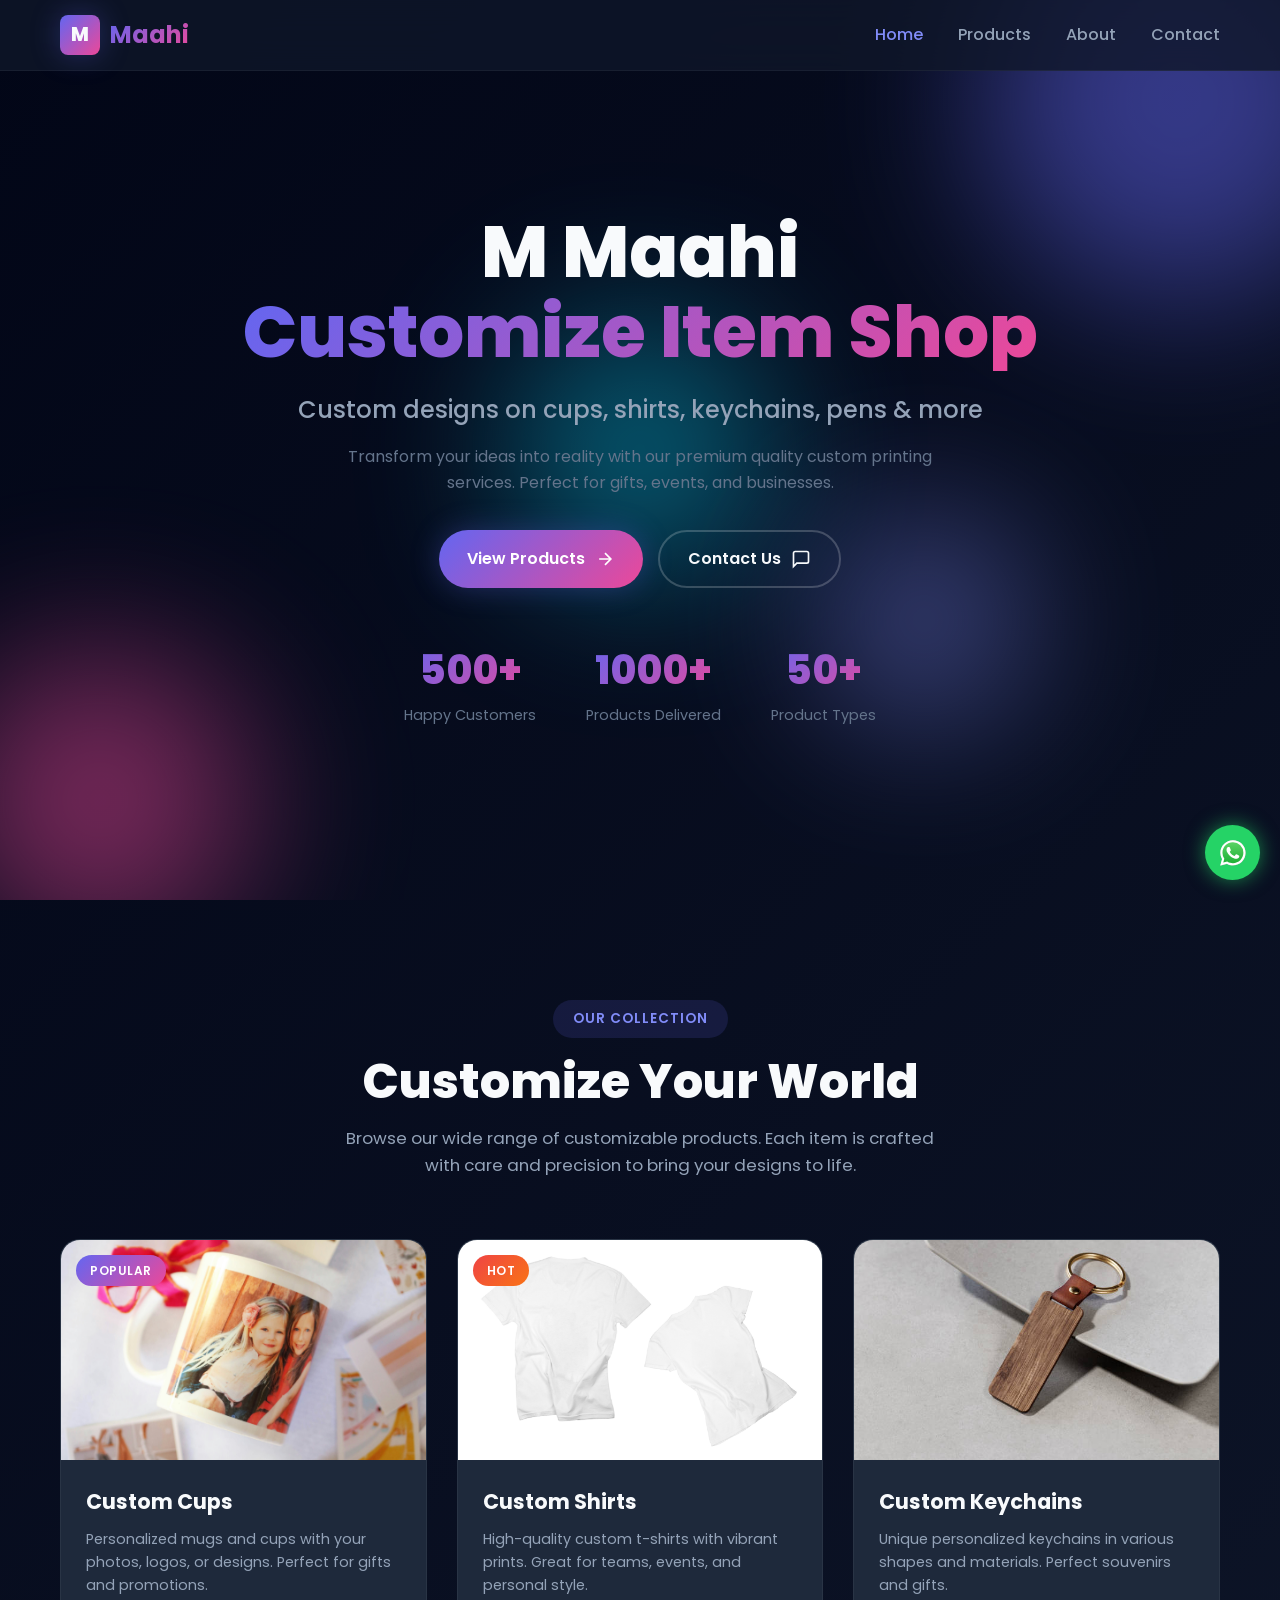
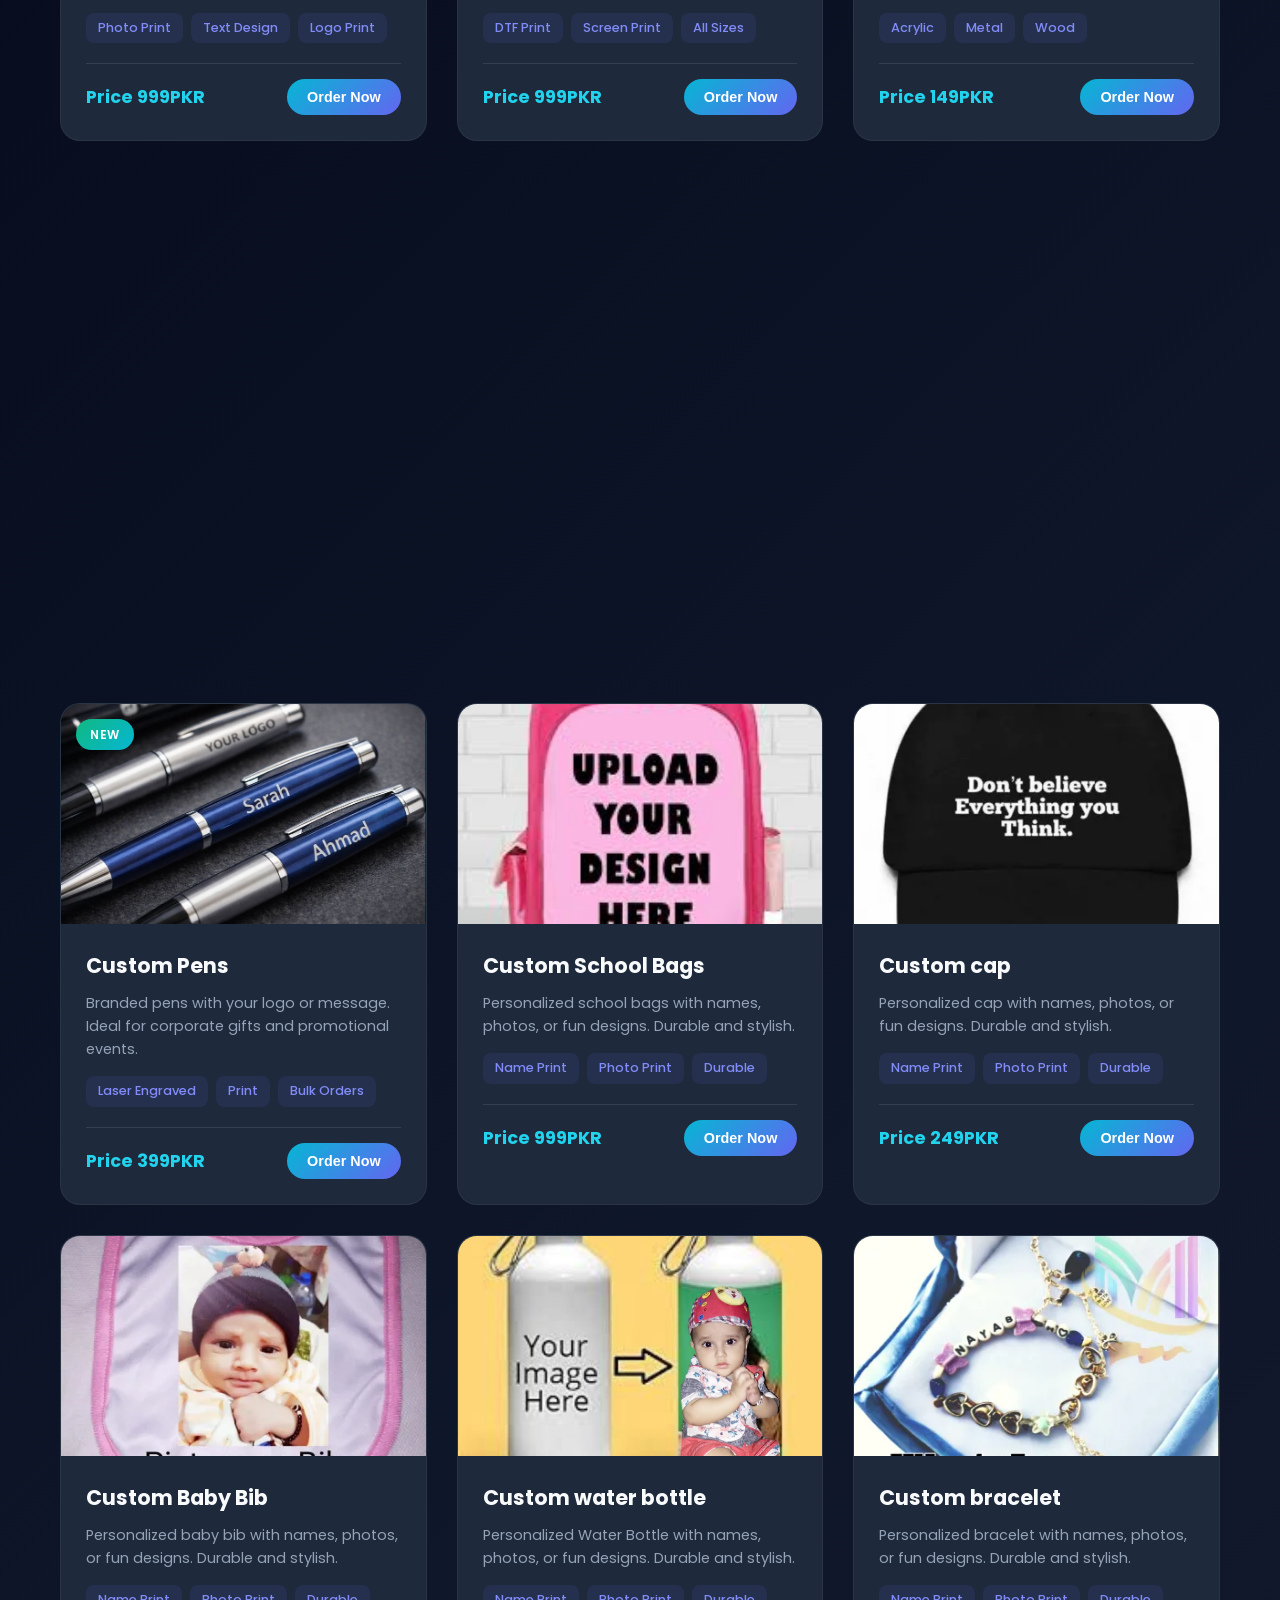
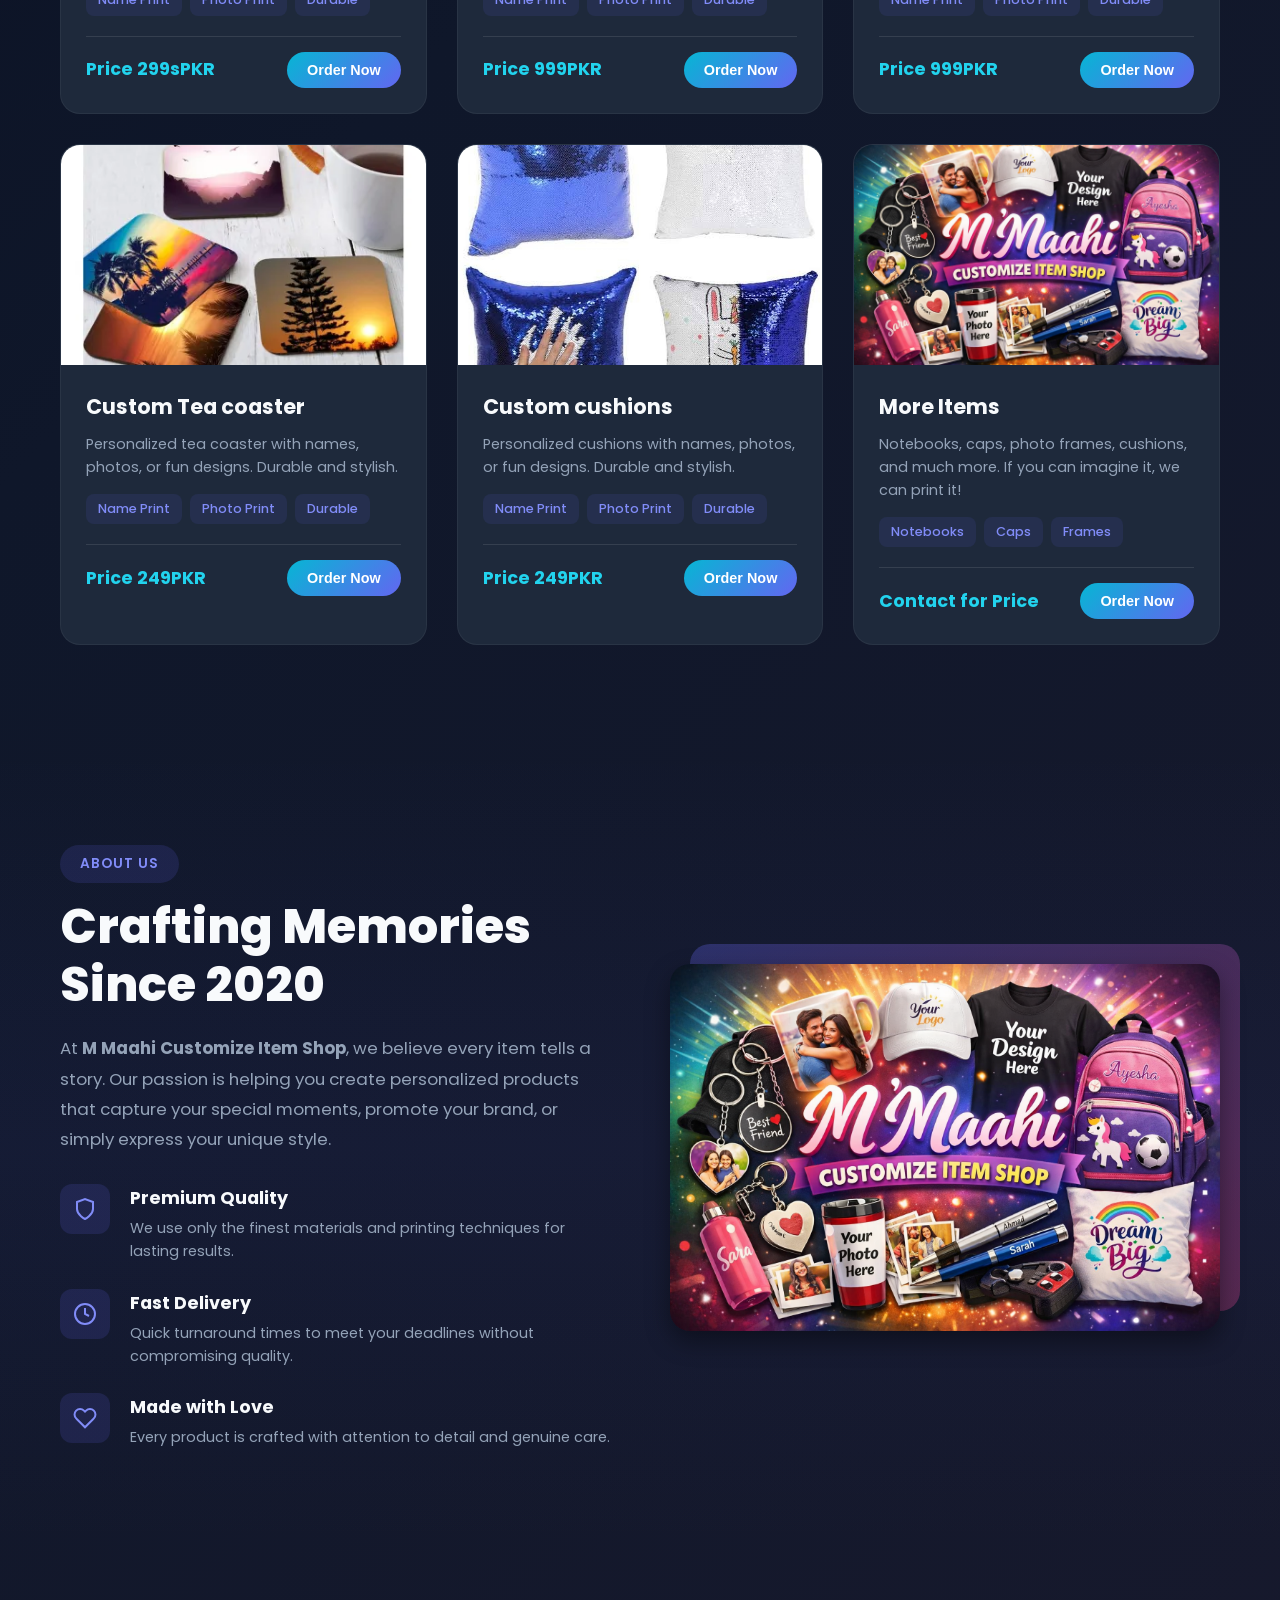
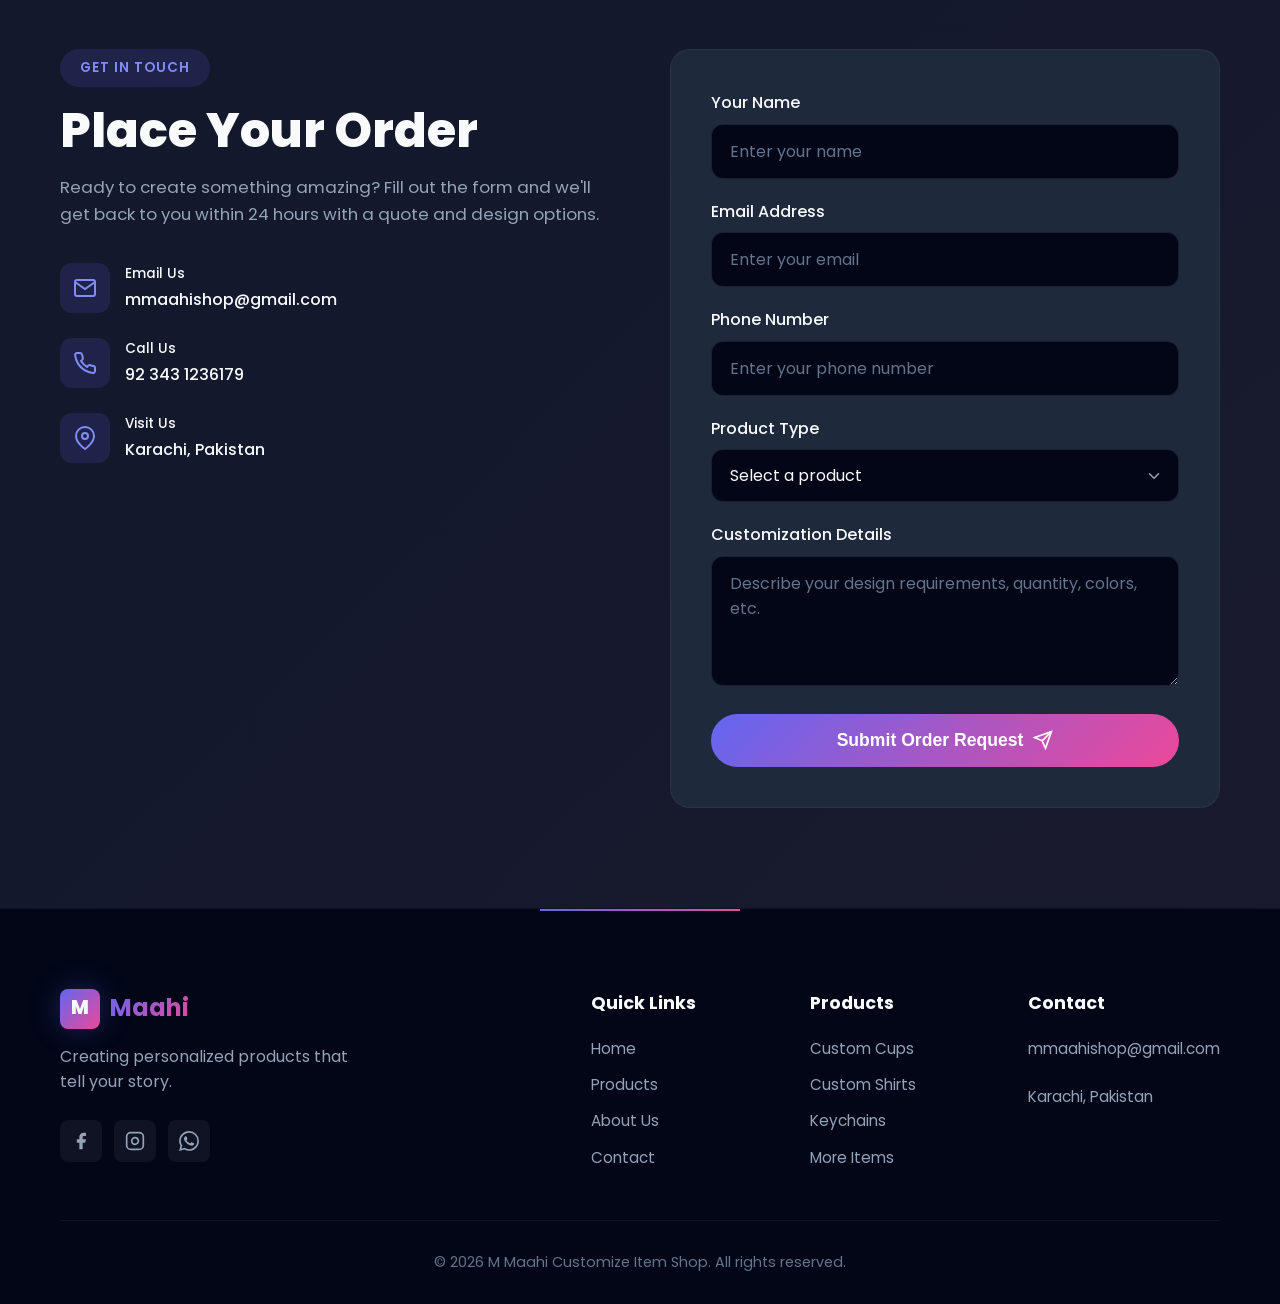
==== commit be5326d6: "website update" ====
--- a/index.html
+++ b/index.html
@@ -93,7 +93,7 @@
             <img src="assets/images/cup.jpg" alt="Custom Printed Cups">
             <div class="product-badge">Popular</div>
             <div class="product-overlay">
-              <button class="quick-view-btn" data-product="cups">Quick View</button>
+              <a href="cups.html" class="quick-view-btn">Quick View</a>
             </div>
           </div>
           <div class="product-content">
@@ -117,7 +117,7 @@
             <img src="assets/images/shirts.jpg" alt="Custom Printed Shirts">
             <div class="product-badge hot">Hot</div>
             <div class="product-overlay">
-              <button class="quick-view-btn" data-product="shirts">Quick View</button>
+              <a href="shirts.html" class="quick-view-btn">Quick View</a>
             </div>
           </div>
           <div class="product-content">
@@ -140,7 +140,7 @@
           <div class="product-image">
             <img src="assets/images/keychain.jpg" alt="Custom Keychains">
             <div class="product-overlay">
-              <button class="quick-view-btn" data-product="keychains">Quick View</button>
+             <a href="keychain.html" class="quick-view-btn">Quick View</a>
             </div>
           </div>
           <div class="product-content">
@@ -152,13 +152,80 @@
               <span class="feature">Wood</span>
             </div>
             <div class="product-footer">
-              <span class="product-price">Price 699PKR</span>
+              <span class="product-price">Price 149PKR</span>
               <a href="https://wa.me/923431236179" target="_blank"><button class="btn btn-order" data-product="Custom Keychains">Order Now</button></a>
             </div>
           </div>
         </div>
-
-        <!-- Product 4: Pens -->
+        <!-- Product 4: Keychains -->
+        <div class="product-card" data-category="keychains">
+          <div class="product-image">
+            <img src="assets/images/keychain.webp" alt="Custom Keychains">
+            <div class="product-overlay">
+             <button class="quick-view-btn" data-product="more">Quick View</button>
+            </div>
+          </div>
+          <div class="product-content">
+            <h3 class="product-title">Custom Keychains</h3>
+            <p class="product-description">Unique personalized keychains in various shapes and materials. Perfect souvenirs and gifts.</p>
+            <div class="product-features">
+              <span class="feature">Acrylic</span>
+              <span class="feature">Metal</span>
+              <span class="feature">Wood</span>
+            </div>
+            <div class="product-footer">
+              <span class="product-price">Price 149PKR</span>
+              <a href="https://wa.me/923431236179" target="_blank"><button class="btn btn-order" data-product="Custom Keychains">Order Now</button></a>
+            </div>
+          </div>
+        </div>
+        <!-- Product 5: Keychains -->
+         <div class="product-card" data-category="keychains">
+          <div class="product-image">
+            <img src="assets/images/keychain2.webp" alt="Custom Keychains">
+            <div class="product-overlay">
+             <button class="quick-view-btn" data-product="more">Quick View</button>
+            </div>
+          </div>
+          <div class="product-content">
+            <h3 class="product-title">Custom Keychains</h3>
+            <p class="product-description">Unique personalized keychains in various shapes and materials. Perfect souvenirs and gifts.</p>
+            <div class="product-features">
+              <span class="feature">Acrylic</span>
+              <span class="feature">Metal</span>
+              <span class="feature">Wood</span>
+            </div>
+            <div class="product-footer">
+              <span class="product-price">Price 249PKR</span>
+              <a href="https://wa.me/923431236179" target="_blank"><button class="btn btn-order" data-product="Custom Keychains">Order Now</button></a>
+            </div>
+          </div>
+        </div>
+        <!-- Product 6: Keychains -->
+         
+        <div class="product-card" data-category="keychains">
+          <div class="product-image">
+            <img src="assets/images/keychain 3.webp" alt="Custom Keychains">
+            <div class="product-overlay">
+             <button class="quick-view-btn" data-product="more">Quick View</button>
+            </div>
+          </div>
+          <div class="product-content">
+            <h3 class="product-title">Custom Keychains</h3>
+            <p class="product-description">Unique personalized keychains in various shapes and materials. Perfect souvenirs and gifts.</p>
+            <div class="product-features">
+              <span class="feature">Acrylic</span>
+              <span class="feature">Metal</span>
+              <span class="feature">Wood</span>
+            </div>
+            <div class="product-footer">
+              <span class="product-price">Price 399PKR</span>
+              <a href="https://wa.me/923431236179" target="_blank"><button class="btn btn-order" data-product="Custom Keychains">Order Now</button></a>
+            </div>
+          </div>
+        </div>
+
+        <!-- Product 7: Pens -->
         <div class="product-card" data-category="pens">
           <div class="product-image">
             <img src="assets/images/pen.png" alt="Custom Printed Pens">
@@ -176,13 +243,13 @@
               <span class="feature">Bulk Orders</span>
             </div>
             <div class="product-footer">
-              <span class="product-price">Price 699PKR</span>
+              <span class="product-price">Price 399PKR</span>
               <a href="https://wa.me/923431236179" target="_blank"><button class="btn btn-order" data-product="Custom Pens">Order Now</button></a>
             </div>
           </div>
         </div>
 
-        <!-- Product 5: School Bags -->
+        <!-- Product 8: School Bags -->
         <div class="product-card" data-category="bags">
           <div class="product-image">
             <img src="assets/images/bag.jpeg" alt="Custom School Bags">
@@ -204,8 +271,154 @@
             </div>
           </div>
         </div>
-
-        <!-- Product 6: More Items -->
+        <!-- product 9 -->
+        <div class="product-card" data-category="bags">
+          <div class="product-image">
+            <img src="assets/images/cap.webp" alt="Custom cap">
+            <div class="product-overlay">
+              <button class="quick-view-btn" data-product="bags">Quick View</button>
+            </div>
+          </div>
+          <div class="product-content">
+            <h3 class="product-title">Custom cap</h3>
+            <p class="product-description">Personalized cap with names, photos, or fun designs. Durable and stylish.</p>
+            <div class="product-features">
+              <span class="feature">Name Print</span>
+              <span class="feature">Photo Print</span>
+              <span class="feature">Durable</span>
+            </div>
+            <div class="product-footer">
+              <span class="product-price">Price 249PKR</span>
+              <a href="https://wa.me/923431236179" target="_blank"><button class="btn btn-order" data-product="Custom School Bags">Order Now</button></a>
+            </div>
+          </div>
+        </div>
+        <!-- product 10-->
+
+        <div class="product-card" data-category="bags">
+          <div class="product-image">
+            <img src="assets/images/baby bib.webp" alt="Custom baby bib">
+            <div class="product-overlay">
+              <button class="quick-view-btn" data-product="bags">Quick View</button>
+            </div>
+          </div>
+          <div class="product-content">
+            <h3 class="product-title">Custom Baby Bib</h3>
+            <p class="product-description">Personalized baby bib with names, photos, or fun designs. Durable and stylish.</p>
+            <div class="product-features">
+              <span class="feature">Name Print</span>
+              <span class="feature">Photo Print</span>
+              <span class="feature">Durable</span>
+            </div>
+            <div class="product-footer">
+              <span class="product-price">Price 299sPKR</span>
+              <a href="https://wa.me/923431236179" target="_blank"><button class="btn btn-order" data-product="Custom School Bags">Order Now</button></a>
+            </div>
+          </div>
+        </div>
+
+        <!-- product 11 -->
+
+           <div class="product-card" data-category="bags">
+          <div class="product-image">
+            <img src="assets/images/bottle.jpg" alt="Custom bottle">
+            <div class="product-overlay">
+              <button class="quick-view-btn" data-product="bags">Quick View</button>
+            </div>
+          </div>
+          <div class="product-content">
+            <h3 class="product-title">Custom water bottle</h3>
+            <p class="product-description">Personalized Water Bottle with names, photos, or fun designs. Durable and stylish.</p>
+            <div class="product-features">
+              <span class="feature">Name Print</span>
+              <span class="feature">Photo Print</span>
+              <span class="feature">Durable</span>
+            </div>
+            <div class="product-footer">
+              <span class="product-price">Price 999PKR</span>
+              <a href="https://wa.me/923431236179" target="_blank"><button class="btn btn-order" data-product="Custom School Bags">Order Now</button></a>
+            </div>
+          </div>
+        </div>
+        <!-- product 12 -->
+
+         <div class="product-card" data-category="bags">
+          <div class="product-image">
+            <img src="assets/images/bracelet.webp" alt="Custom Baracelet">
+            <div class="product-overlay">
+              <button class="quick-view-btn" data-product="bags">Quick View</button>
+            </div>
+          </div>
+          <div class="product-content">
+            <h3 class="product-title">Custom bracelet</h3>
+            <p class="product-description">Personalized bracelet with names, photos, or fun designs. Durable and stylish.</p>
+            <div class="product-features">
+              <span class="feature">Name Print</span>
+              <span class="feature">Photo Print</span>
+              <span class="feature">Durable</span>
+            </div>
+            <div class="product-footer">
+              <span class="product-price">Price 999PKR</span>
+              <a href="https://wa.me/923431236179" target="_blank"><button class="btn btn-order" data-product="Custom School Bags">Order Now</button></a>
+            </div>
+          </div>
+        </div>
+       
+        <!-- product 13 -->
+
+
+        <div class="product-card" data-category="bags">
+          <div class="product-image">
+            <img src="assets/images/tea coaster.webp" alt="Custom coaster">
+            <div class="product-overlay">
+              <button class="quick-view-btn" data-product="bags">Quick View</button>
+            </div>
+          </div>
+          <div class="product-content">
+            <h3 class="product-title">Custom Tea coaster</h3>
+            <p class="product-description">Personalized tea coaster with names, photos, or fun designs. Durable and stylish.</p>
+            <div class="product-features">
+              <span class="feature">Name Print</span>
+              <span class="feature">Photo Print</span>
+              <span class="feature">Durable</span>
+            </div>
+            <div class="product-footer">
+              <span class="product-price">Price 249PKR</span>
+              <a href="https://wa.me/923431236179" target="_blank"><button class="btn btn-order" data-product="Custom School Bags">Order Now</button></a>
+            </div>
+          </div>
+        </div>
+        
+        <!-- product 13 -->
+
+        <div class="product-card" data-category="bags">
+          <div class="product-image">
+            <img src="assets/images/custom cushions.jpg" alt="Custom cushions">
+            <div class="product-overlay">
+              <button class="quick-view-btn" data-product="bags">Quick View</button>
+            </div>
+          </div>
+          <div class="product-content">
+            <h3 class="product-title">Custom cushions</h3>
+            <p class="product-description">Personalized cushions with names, photos, or fun designs. Durable and stylish.</p>
+            <div class="product-features">
+              <span class="feature">Name Print</span>
+              <span class="feature">Photo Print</span>
+              <span class="feature">Durable</span>
+            </div>
+            <div class="product-footer">
+              <span class="product-price">Price 249PKR</span>
+              <a href="https://wa.me/923431236179" target="_blank"><button class="btn btn-order" data-product="Custom School Bags">Order Now</button></a>
+            </div>
+          </div>
+        </div>
+
+
+
+      
+
+
+        <!-- Product 14: More Items -->
         <div class="product-card more-items" data-category="more">
           <div class="product-image">
             <img src="assets/images/store.png" alt="More Custom Items">
--- a/assets/css/style.css
+++ b/assets/css/style.css
@@ -1175,3 +1175,93 @@
   transform: scale(1.1);
   box-shadow: 0 0 30px rgba(37, 211, 102, 0.9);
 }
+
+
+
+/* ===============================
+   PRODUCT DETAIL RESPONSIVE FIX
+   =============================== */
+
+.product-detail {
+  padding: 120px 0;
+}
+
+/* ===== Desktop ===== */
+.detail-wrapper {
+  display: grid;
+  grid-template-columns: 1fr 1fr;
+  gap: 40px;
+  align-items: center;
+  margin-bottom: 60px;
+}
+
+.detail-wrapper img {
+  width: 100%;
+  max-height: 450px;
+  object-fit: cover;
+  border-radius: 20px;
+}
+
+.detail-content h1 {
+  font-size: 2.5rem;
+  margin-bottom: 15px;
+}
+
+.detail-content p {
+  line-height: 1.7;
+  margin-bottom: 20px;
+}
+
+.detail-features li {
+  margin-bottom: 8px;
+}
+
+.detail-content .btn {
+  margin-top: 20px;
+}
+
+/* ===== Tablet ===== */
+@media (max-width: 992px) {
+  .detail-wrapper {
+    grid-template-columns: 1fr;
+    text-align: center;
+  }
+
+  .detail-content {
+    margin-top: 20px;
+  }
+
+  .detail-features {
+    display: inline-block;
+    text-align: left;
+  }
+}
+
+/* ===== Mobile ===== */
+@media (max-width: 576px) {
+
+  .product-detail {
+    padding: 80px 15px;
+  }
+
+  .detail-wrapper img {
+    max-height: 300px;
+  }
+
+  .detail-content h1 {
+    font-size: 1.8rem;
+  }
+
+  .detail-content p {
+    font-size: 0.95rem;
+  }
+
+  .detail-content h3 {
+    font-size: 1.2rem;
+  }
+
+  .detail-content .btn {
+    width: 100%;
+    text-align: center;
+  }
+}
